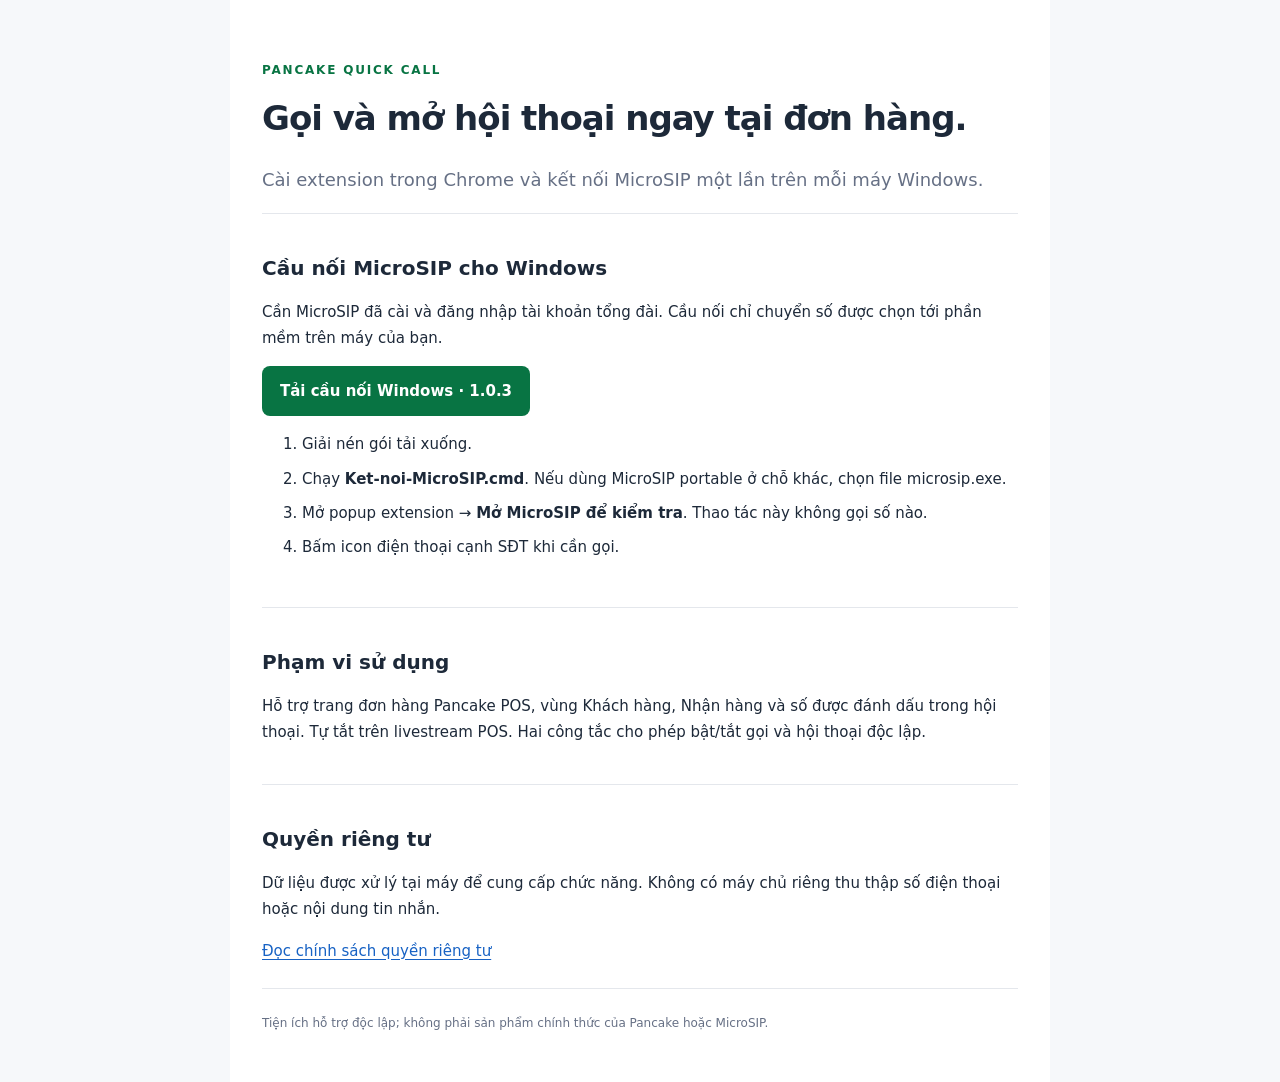
==== index.html @ 83449678 "Add files via upload" ====
<!doctype html><html lang="vi"><head><meta charset="utf-8"><meta name="viewport" content="width=device-width,initial-scale=1"><title>Pancake Quick Call — Kết nối MicroSIP</title><link rel="stylesheet" href="style.css"></head><body><main><p class="eyebrow">PANCAKE QUICK CALL</p><h1>Gọi và mở hội thoại ngay tại đơn hàng.</h1><p class="lead">Cài extension trong Chrome và kết nối MicroSIP một lần trên mỗi máy Windows.</p>
<section><h2>Cầu nối MicroSIP cho Windows</h2><p>Cần MicroSIP đã cài và đăng nhập tài khoản tổng đài. Cầu nối chỉ chuyển số được chọn tới phần mềm trên máy của bạn.</p><a class="button" href="downloads/pancake-microsip-bridge-1.0.3-windows.zip" download>Tải cầu nối Windows · 1.0.3</a><ol><li>Giải nén gói tải xuống.</li><li>Chạy <b>Ket-noi-MicroSIP.cmd</b>. Nếu dùng MicroSIP portable ở chỗ khác, chọn file microsip.exe.</li><li>Mở popup extension → <b>Mở MicroSIP để kiểm tra</b>. Thao tác này không gọi số nào.</li><li>Bấm icon điện thoại cạnh SĐT khi cần gọi.</li></ol></section>
<section><h2>Phạm vi sử dụng</h2><p>Hỗ trợ trang đơn hàng Pancake POS, vùng Khách hàng, Nhận hàng và số được đánh dấu trong hội thoại. Tự tắt trên livestream POS. Hai công tắc cho phép bật/tắt gọi và hội thoại độc lập.</p></section><section><h2>Quyền riêng tư</h2><p>Dữ liệu được xử lý tại máy để cung cấp chức năng. Không có máy chủ riêng thu thập số điện thoại hoặc nội dung tin nhắn.</p><a href="privacy.html">Đọc chính sách quyền riêng tư</a></section>
<footer>Tiện ích hỗ trợ độc lập; không phải sản phẩm chính thức của Pancake hoặc MicroSIP.</footer></main></body></html>
---- style.css ----
:root{font:15px/1.75 system-ui,"Segoe UI",sans-serif;color:#1d2939;background:#f6f8fa}*{box-sizing:border-box}body{margin:0}main{max-width:820px;min-height:100vh;margin:auto;padding:48px 32px;background:#fff}h1{font-size:34px;line-height:1.25;letter-spacing:-.03em;margin:16px 0 24px}h2{font-size:20px;line-height:1.4;margin-top:30px}.eyebrow{color:#087443;font-size:12px;font-weight:700;letter-spacing:.15em}.muted,.lead,footer{color:#667085}.lead{font-size:18px}section{border-top:1px solid #e4e7ec;padding:10px 0 24px}a{color:#1762c4;text-underline-offset:3px}.button{display:inline-block;background:#087443;color:white;text-decoration:none;padding:12px 18px;border-radius:8px;font-weight:600}li{padding-bottom:8px}footer{border-top:1px solid #e4e7ec;padding-top:24px;font-size:12px}@media(max-width:600px){main{padding:28px 20px}h1{font-size:28px}}
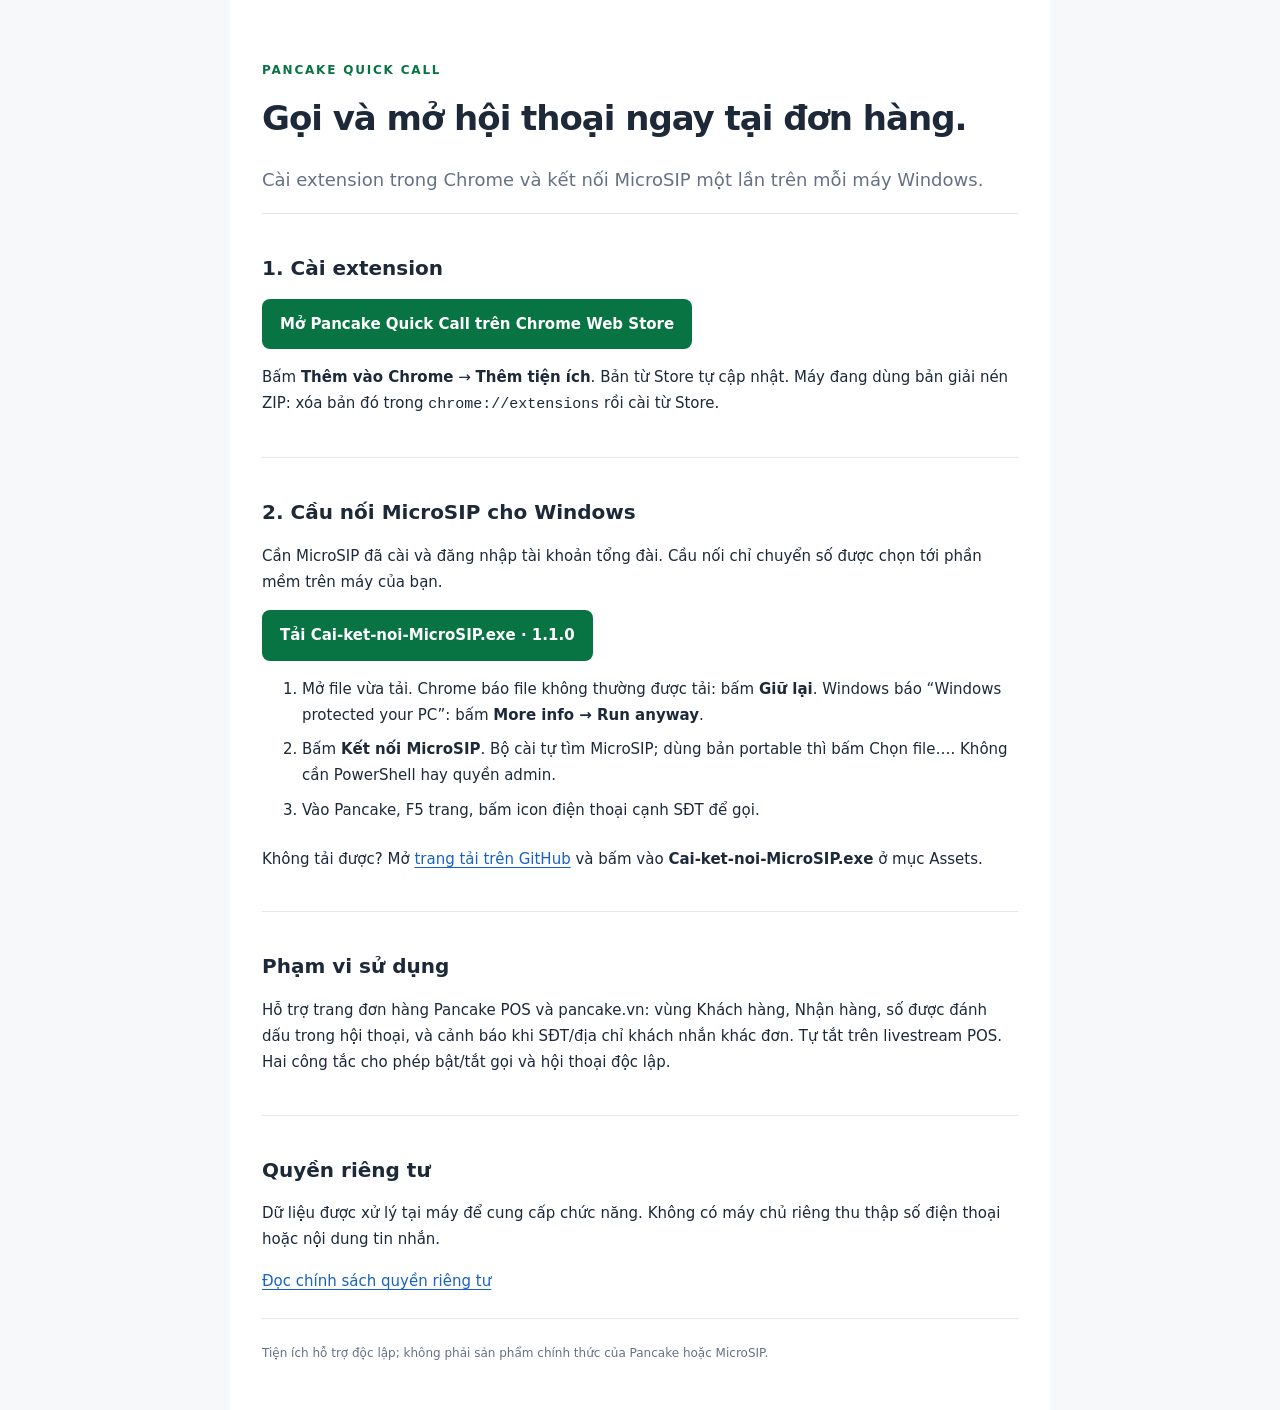
==== commit 3e45dcf8: "Install from Chrome Web Store; download the bridge EXE" ====
--- a/index.html
+++ b/index.html
@@ -1,4 +1,5 @@
 <!doctype html><html lang="vi"><head><meta charset="utf-8"><meta name="viewport" content="width=device-width,initial-scale=1"><title>Pancake Quick Call — Kết nối MicroSIP</title><link rel="stylesheet" href="style.css"></head><body><main><p class="eyebrow">PANCAKE QUICK CALL</p><h1>Gọi và mở hội thoại ngay tại đơn hàng.</h1><p class="lead">Cài extension trong Chrome và kết nối MicroSIP một lần trên mỗi máy Windows.</p>
-<section><h2>Cầu nối MicroSIP cho Windows</h2><p>Cần MicroSIP đã cài và đăng nhập tài khoản tổng đài. Cầu nối chỉ chuyển số được chọn tới phần mềm trên máy của bạn.</p><a class="button" href="downloads/pancake-microsip-bridge-1.0.3-windows.zip" download>Tải cầu nối Windows · 1.0.3</a><ol><li>Giải nén gói tải xuống.</li><li>Chạy <b>Ket-noi-MicroSIP.cmd</b>. Nếu dùng MicroSIP portable ở chỗ khác, chọn file microsip.exe.</li><li>Mở popup extension → <b>Mở MicroSIP để kiểm tra</b>. Thao tác này không gọi số nào.</li><li>Bấm icon điện thoại cạnh SĐT khi cần gọi.</li></ol></section>
-<section><h2>Phạm vi sử dụng</h2><p>Hỗ trợ trang đơn hàng Pancake POS, vùng Khách hàng, Nhận hàng và số được đánh dấu trong hội thoại. Tự tắt trên livestream POS. Hai công tắc cho phép bật/tắt gọi và hội thoại độc lập.</p></section><section><h2>Quyền riêng tư</h2><p>Dữ liệu được xử lý tại máy để cung cấp chức năng. Không có máy chủ riêng thu thập số điện thoại hoặc nội dung tin nhắn.</p><a href="privacy.html">Đọc chính sách quyền riêng tư</a></section>
+<section><h2>1. Cài extension</h2><a class="button" href="https://chromewebstore.google.com/detail/pancake-quick-call/nldiajcjofibmhlncmdhkjkdckeihabe">Mở Pancake Quick Call trên Chrome Web Store</a><p>Bấm <b>Thêm vào Chrome</b> → <b>Thêm tiện ích</b>. Bản từ Store tự cập nhật. Máy đang dùng bản giải nén ZIP: xóa bản đó trong <code>chrome://extensions</code> rồi cài từ Store.</p></section>
+<section><h2>2. Cầu nối MicroSIP cho Windows</h2><p>Cần MicroSIP đã cài và đăng nhập tài khoản tổng đài. Cầu nối chỉ chuyển số được chọn tới phần mềm trên máy của bạn.</p><a class="button" href="https://github.com/vincentony/pancake-quick-call-privacy/releases/latest/download/Cai-ket-noi-MicroSIP.exe">Tải Cai-ket-noi-MicroSIP.exe · 1.1.0</a><ol><li>Mở file vừa tải. Chrome báo file không thường được tải: bấm <b>Giữ lại</b>. Windows báo “Windows protected your PC”: bấm <b>More info → Run anyway</b>.</li><li>Bấm <b>Kết nối MicroSIP</b>. Bộ cài tự tìm MicroSIP; dùng bản portable thì bấm Chọn file…. Không cần PowerShell hay quyền admin.</li><li>Vào Pancake, F5 trang, bấm icon điện thoại cạnh SĐT để gọi.</li></ol><p>Không tải được? Mở <a href="https://github.com/vincentony/pancake-quick-call-privacy/releases/latest">trang tải trên GitHub</a> và bấm vào <b>Cai-ket-noi-MicroSIP.exe</b> ở mục Assets.</p></section>
+<section><h2>Phạm vi sử dụng</h2><p>Hỗ trợ trang đơn hàng Pancake POS và pancake.vn: vùng Khách hàng, Nhận hàng, số được đánh dấu trong hội thoại, và cảnh báo khi SĐT/địa chỉ khách nhắn khác đơn. Tự tắt trên livestream POS. Hai công tắc cho phép bật/tắt gọi và hội thoại độc lập.</p></section><section><h2>Quyền riêng tư</h2><p>Dữ liệu được xử lý tại máy để cung cấp chức năng. Không có máy chủ riêng thu thập số điện thoại hoặc nội dung tin nhắn.</p><a href="privacy.html">Đọc chính sách quyền riêng tư</a></section>
 <footer>Tiện ích hỗ trợ độc lập; không phải sản phẩm chính thức của Pancake hoặc MicroSIP.</footer></main></body></html>
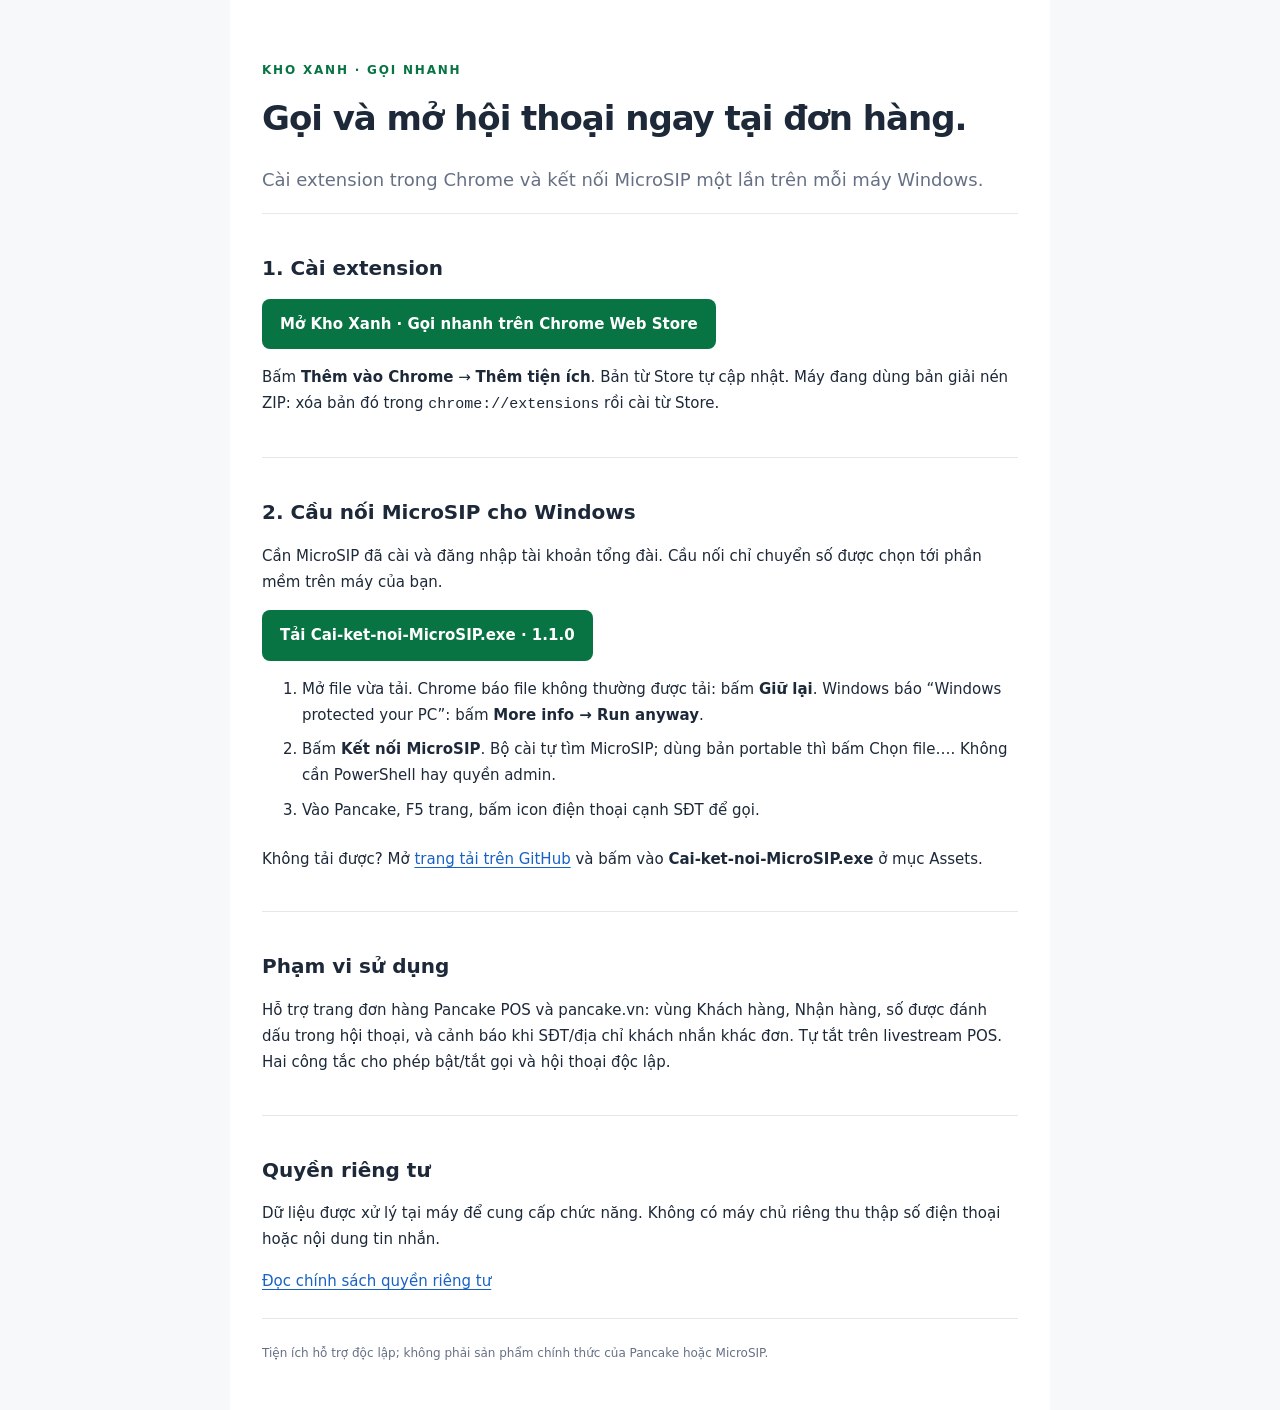
==== commit fb8f8838: "Download page and README: the extension is named Kho Xanh · Gọi nhanh (formerly Pancake Quick Call)" ====
--- a/index.html
+++ b/index.html
@@ -1,5 +1,5 @@
-<!doctype html><html lang="vi"><head><meta charset="utf-8"><meta name="viewport" content="width=device-width,initial-scale=1"><title>Pancake Quick Call — Kết nối MicroSIP</title><link rel="stylesheet" href="style.css"></head><body><main><p class="eyebrow">PANCAKE QUICK CALL</p><h1>Gọi và mở hội thoại ngay tại đơn hàng.</h1><p class="lead">Cài extension trong Chrome và kết nối MicroSIP một lần trên mỗi máy Windows.</p>
-<section><h2>1. Cài extension</h2><a class="button" href="https://chromewebstore.google.com/detail/pancake-quick-call/nldiajcjofibmhlncmdhkjkdckeihabe">Mở Pancake Quick Call trên Chrome Web Store</a><p>Bấm <b>Thêm vào Chrome</b> → <b>Thêm tiện ích</b>. Bản từ Store tự cập nhật. Máy đang dùng bản giải nén ZIP: xóa bản đó trong <code>chrome://extensions</code> rồi cài từ Store.</p></section>
+<!doctype html><html lang="vi"><head><meta charset="utf-8"><meta name="viewport" content="width=device-width,initial-scale=1"><title>Kho Xanh · Gọi nhanh — Kết nối MicroSIP</title><link rel="stylesheet" href="style.css"></head><body><main><p class="eyebrow">KHO XANH · GỌI NHANH</p><h1>Gọi và mở hội thoại ngay tại đơn hàng.</h1><p class="lead">Cài extension trong Chrome và kết nối MicroSIP một lần trên mỗi máy Windows.</p>
+<section><h2>1. Cài extension</h2><a class="button" href="https://chromewebstore.google.com/detail/pancake-quick-call/nldiajcjofibmhlncmdhkjkdckeihabe">Mở Kho Xanh · Gọi nhanh trên Chrome Web Store</a><p>Bấm <b>Thêm vào Chrome</b> → <b>Thêm tiện ích</b>. Bản từ Store tự cập nhật. Máy đang dùng bản giải nén ZIP: xóa bản đó trong <code>chrome://extensions</code> rồi cài từ Store.</p></section>
 <section><h2>2. Cầu nối MicroSIP cho Windows</h2><p>Cần MicroSIP đã cài và đăng nhập tài khoản tổng đài. Cầu nối chỉ chuyển số được chọn tới phần mềm trên máy của bạn.</p><a class="button" href="https://github.com/vincentony/pancake-quick-call-privacy/releases/latest/download/Cai-ket-noi-MicroSIP.exe">Tải Cai-ket-noi-MicroSIP.exe · 1.1.0</a><ol><li>Mở file vừa tải. Chrome báo file không thường được tải: bấm <b>Giữ lại</b>. Windows báo “Windows protected your PC”: bấm <b>More info → Run anyway</b>.</li><li>Bấm <b>Kết nối MicroSIP</b>. Bộ cài tự tìm MicroSIP; dùng bản portable thì bấm Chọn file…. Không cần PowerShell hay quyền admin.</li><li>Vào Pancake, F5 trang, bấm icon điện thoại cạnh SĐT để gọi.</li></ol><p>Không tải được? Mở <a href="https://github.com/vincentony/pancake-quick-call-privacy/releases/latest">trang tải trên GitHub</a> và bấm vào <b>Cai-ket-noi-MicroSIP.exe</b> ở mục Assets.</p></section>
 <section><h2>Phạm vi sử dụng</h2><p>Hỗ trợ trang đơn hàng Pancake POS và pancake.vn: vùng Khách hàng, Nhận hàng, số được đánh dấu trong hội thoại, và cảnh báo khi SĐT/địa chỉ khách nhắn khác đơn. Tự tắt trên livestream POS. Hai công tắc cho phép bật/tắt gọi và hội thoại độc lập.</p></section><section><h2>Quyền riêng tư</h2><p>Dữ liệu được xử lý tại máy để cung cấp chức năng. Không có máy chủ riêng thu thập số điện thoại hoặc nội dung tin nhắn.</p><a href="privacy.html">Đọc chính sách quyền riêng tư</a></section>
 <footer>Tiện ích hỗ trợ độc lập; không phải sản phẩm chính thức của Pancake hoặc MicroSIP.</footer></main></body></html>
